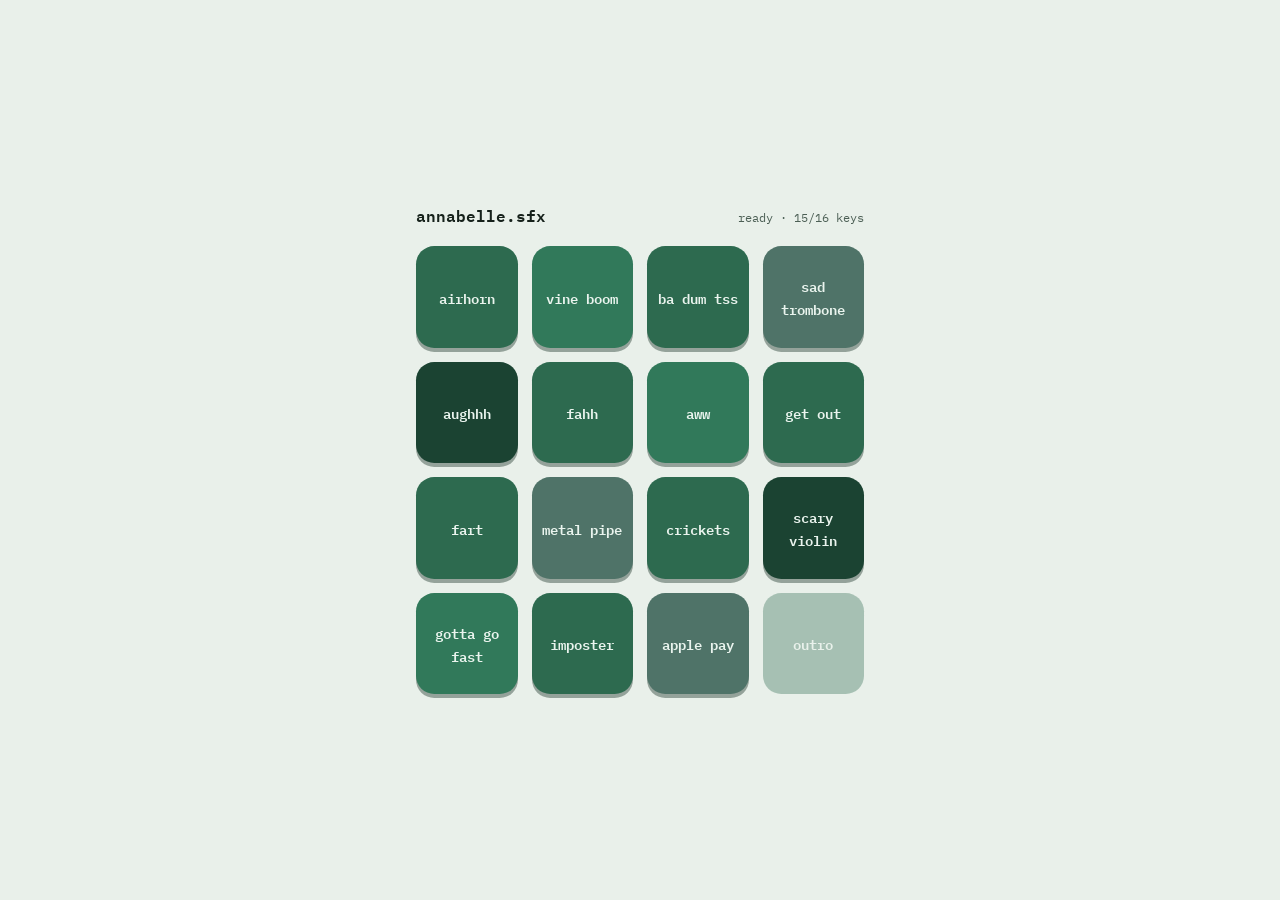
==== index.html @ 67affbcd "Build annabelle.sfx soundboard: 4x4 PWA with 16 wired sound effects - Vanilla HTML/CSS/JS Stream Dec" ====
<!DOCTYPE html>
<html lang="en">
<head>
  <meta charset="utf-8">
  <meta name="viewport" content="width=device-width, initial-scale=1, viewport-fit=cover">
  <title>annabelle.sfx soundboard</title>
  <meta name="theme-color" content="#141e19" media="(prefers-color-scheme: dark)">
  <meta name="theme-color" content="#e9f0ea" media="(prefers-color-scheme: light)">
  <link rel="manifest" href="manifest.webmanifest">
  <link rel="icon" href="icons/icon-192.png" type="image/png">
  <link rel="apple-touch-icon" href="icons/apple-touch-icon.png">
  <link rel="stylesheet" href="style.css">
</head>
<body>
  <header class="panel">
    <h1>annabelle.sfx</h1>
    <p id="status" class="status" role="status">loading</p>
  </header>
  <main id="board" class="board" aria-label="soundboard keys"></main>
  <script src="app.js"></script>
</body>
</html>
---- style.css ----
@font-face {
  font-family: "IBM Plex Mono";
  src: url("fonts/ibm-plex-mono-400.woff2") format("woff2");
  font-weight: 400;
  font-style: normal;
  font-display: swap;
}

@font-face {
  font-family: "IBM Plex Mono";
  src: url("fonts/ibm-plex-mono-600.woff2") format("woff2");
  font-weight: 600;
  font-style: normal;
  font-display: swap;
}

:root {
  --bg: #141e19;
  --text: #e8f1ec;
  --text-dim: #93aca0;
  --key-label: #eaf4ee;
  --shade-0: #2d6a4f;
  --shade-1: #31795a;
  --shade-2: #4f7368;
  --shade-3: #1b4332;
  --key-shadow: rgba(0, 0, 0, 0.55);
  --focus: #7fc8a9;
}

@media (prefers-color-scheme: light) {
  :root {
    --bg: #e9f0ea;
    --text: #16211b;
    --text-dim: #4c5f55;
    --key-shadow: rgba(20, 46, 34, 0.4);
    --focus: #1f5c41;
  }
}

* {
  box-sizing: border-box;
}

html,
body {
  margin: 0;
}

body {
  /* board is a square, so its side is capped by both viewport axes */
  --board-w: min(100%, 28rem, calc(100dvh - 7.5rem));
  min-height: 100dvh;
  display: flex;
  flex-direction: column;
  align-items: center;
  justify-content: center;
  gap: 1.1rem;
  background: var(--bg);
  color: var(--text);
  font-family: "IBM Plex Mono", ui-monospace, "Cascadia Mono", Consolas, monospace;
  padding: max(1rem, env(safe-area-inset-top))
    max(1rem, env(safe-area-inset-right))
    max(1.25rem, env(safe-area-inset-bottom))
    max(1rem, env(safe-area-inset-left));
}

.panel {
  width: var(--board-w);
  display: flex;
  align-items: baseline;
  justify-content: space-between;
  gap: 1rem;
}

h1 {
  margin: 0;
  font-size: 1rem;
  font-weight: 600;
}

.status {
  margin: 0;
  font-size: 0.75rem;
  text-align: right;
  color: var(--text-dim);
}

.board {
  width: var(--board-w);
  display: grid;
  grid-template-columns: repeat(4, 1fr);
  gap: clamp(0.5rem, 2.4vw, 0.875rem);
}

.key {
  aspect-ratio: 1;
  border: 0;
  border-radius: 18%;
  background: var(--shade-0);
  color: var(--key-label);
  font: inherit;
  font-size: clamp(0.65rem, 2.6vw, 0.85rem);
  font-weight: 600;
  display: flex;
  align-items: center;
  justify-content: center;
  padding: 0.4em;
  box-shadow: 0 4px 0 var(--key-shadow);
  cursor: pointer;
  touch-action: manipulation;
  -webkit-tap-highlight-color: transparent;
  -webkit-touch-callout: none;
  -webkit-user-select: none;
  user-select: none;
  transition: transform 70ms ease, box-shadow 70ms ease, filter 120ms ease;
}

.key .label {
  overflow-wrap: anywhere;
  text-align: center;
}

.key.shade-1 {
  background: var(--shade-1);
}

.key.shade-2 {
  background: var(--shade-2);
}

.key.shade-3 {
  background: var(--shade-3);
}

.key:active:not(:disabled) {
  transform: translateY(3px);
  box-shadow: 0 1px 0 var(--key-shadow);
}

.key.playing {
  filter: brightness(1.16);
}

.key.empty {
  opacity: 0.35;
  box-shadow: none;
  cursor: default;
}

.key:focus-visible {
  outline: 2px solid var(--focus);
  outline-offset: 3px;
}

@media (prefers-reduced-motion: reduce) {
  .key {
    transition: none;
  }
}
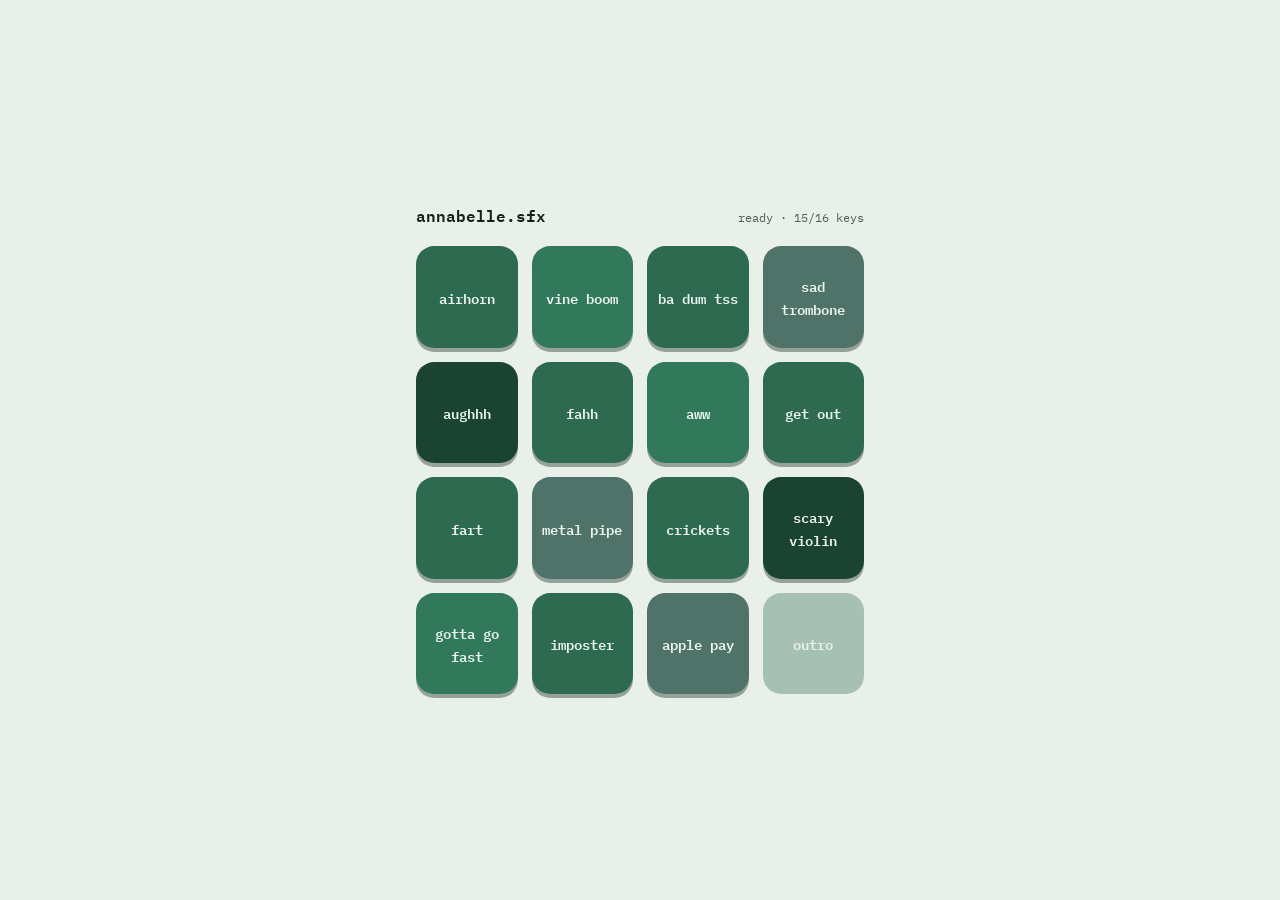
==== commit e418623d: "Fix bug-hunt findings: WAV headers, SW hardening, input edge cases Audio files: - Rewrite streaming-" ====
--- a/index.html
+++ b/index.html
@@ -9,6 +9,8 @@
   <link rel="manifest" href="manifest.webmanifest">
   <link rel="icon" href="icons/icon-192.png" type="image/png">
   <link rel="apple-touch-icon" href="icons/apple-touch-icon.png">
+  <link rel="preload" href="fonts/ibm-plex-mono-400.woff2" as="font" type="font/woff2" crossorigin>
+  <link rel="preload" href="fonts/ibm-plex-mono-600.woff2" as="font" type="font/woff2" crossorigin>
   <link rel="stylesheet" href="style.css">
 </head>
 <body>
--- a/style.css
+++ b/style.css
@@ -47,9 +47,10 @@
 }
 
 body {
-  /* board is a square, so its side is capped by both viewport axes */
-  --board-w: min(100%, 28rem, calc(100dvh - 7.5rem));
-  min-height: 100dvh;
+  /* board is a square, so its side is capped by both viewport axes;
+     vh fallback for browsers without dvh (iOS < 15.4, Chrome < 108) */
+  --board-w: min(100%, 28rem, calc(100vh - 7.5rem));
+  min-height: 100vh;
   display: flex;
   flex-direction: column;
   align-items: center;
@@ -64,6 +65,13 @@
     max(1rem, env(safe-area-inset-left));
 }
 
+@supports (height: 100dvh) {
+  body {
+    --board-w: min(100%, 28rem, calc(100dvh - 7.5rem));
+    min-height: 100dvh;
+  }
+}
+
 .panel {
   width: var(--board-w);
   display: flex;
@@ -76,6 +84,7 @@
   margin: 0;
   font-size: 1rem;
   font-weight: 600;
+  flex-shrink: 0;
 }
 
 .status {
@@ -83,6 +92,9 @@
   font-size: 0.75rem;
   text-align: right;
   color: var(--text-dim);
+  min-width: 0;
+  word-break: break-word;
+  overflow-wrap: anywhere;
 }
 
 .board {
@@ -105,6 +117,7 @@
   align-items: center;
   justify-content: center;
   padding: 0.4em;
+  overflow: hidden;
   box-shadow: 0 4px 0 var(--key-shadow);
   cursor: pointer;
   touch-action: manipulation;
@@ -116,6 +129,7 @@
 }
 
 .key .label {
+  word-break: break-word;
   overflow-wrap: anywhere;
   text-align: center;
 }
@@ -147,6 +161,12 @@
   cursor: default;
 }
 
+/* has a file but its audio hasn't decoded yet */
+.key.pending {
+  opacity: 0.55;
+  box-shadow: none;
+}
+
 .key:focus-visible {
   outline: 2px solid var(--focus);
   outline-offset: 3px;
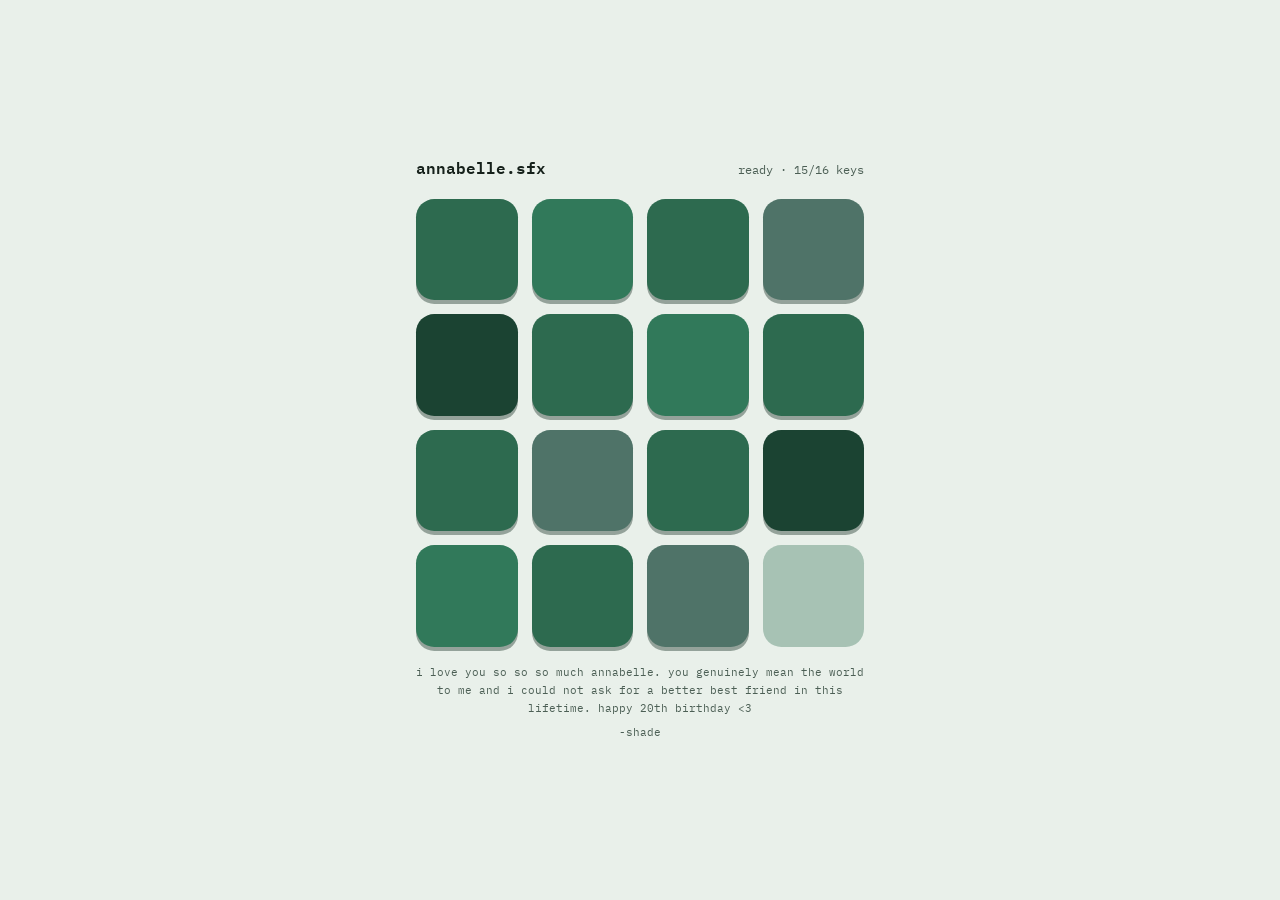
==== commit 05319ab6: "Add birthday dedication beneath the board Footer message for annabelle, styled in the muted theme co" ====
--- a/index.html
+++ b/index.html
@@ -19,6 +19,9 @@
     <p id="status" class="status" role="status">loading</p>
   </header>
   <main id="board" class="board" aria-label="soundboard keys"></main>
+  <footer class="dedication">
+    <p>i love you so so so much annabelle. you genuinely mean the world to me and i could not ask for a better best friend in this lifetime. happy 20th birthday &lt;3<span class="sig">-shade</span></p>
+  </footer>
   <script src="app.js"></script>
 </body>
 </html>
--- a/style.css
+++ b/style.css
@@ -48,8 +48,9 @@
 
 body {
   /* board is a square, so its side is capped by both viewport axes;
+     12.5rem reserves room for the header, gaps, padding, and dedication;
      vh fallback for browsers without dvh (iOS < 15.4, Chrome < 108) */
-  --board-w: min(100%, 28rem, calc(100vh - 7.5rem));
+  --board-w: min(100%, 28rem, calc(100vh - 12.5rem));
   min-height: 100vh;
   display: flex;
   flex-direction: column;
@@ -67,9 +68,26 @@
 
 @supports (height: 100dvh) {
   body {
-    --board-w: min(100%, 28rem, calc(100dvh - 7.5rem));
+    --board-w: min(100%, 28rem, calc(100dvh - 12.5rem));
     min-height: 100dvh;
   }
+}
+
+.dedication {
+  width: var(--board-w);
+}
+
+.dedication p {
+  margin: 0;
+  font-size: 0.7rem;
+  line-height: 1.6;
+  text-align: center;
+  color: var(--text-dim);
+}
+
+.dedication .sig {
+  display: block;
+  margin-top: 0.35rem;
 }
 
 .panel {
@@ -132,6 +150,9 @@
   word-break: break-word;
   overflow-wrap: anywhere;
   text-align: center;
+  /* labels temporarily hidden at Shade's request — delete the next line
+     to bring the tile text back (aria-labels are unaffected) */
+  display: none;
 }
 
 .key.shade-1 {
